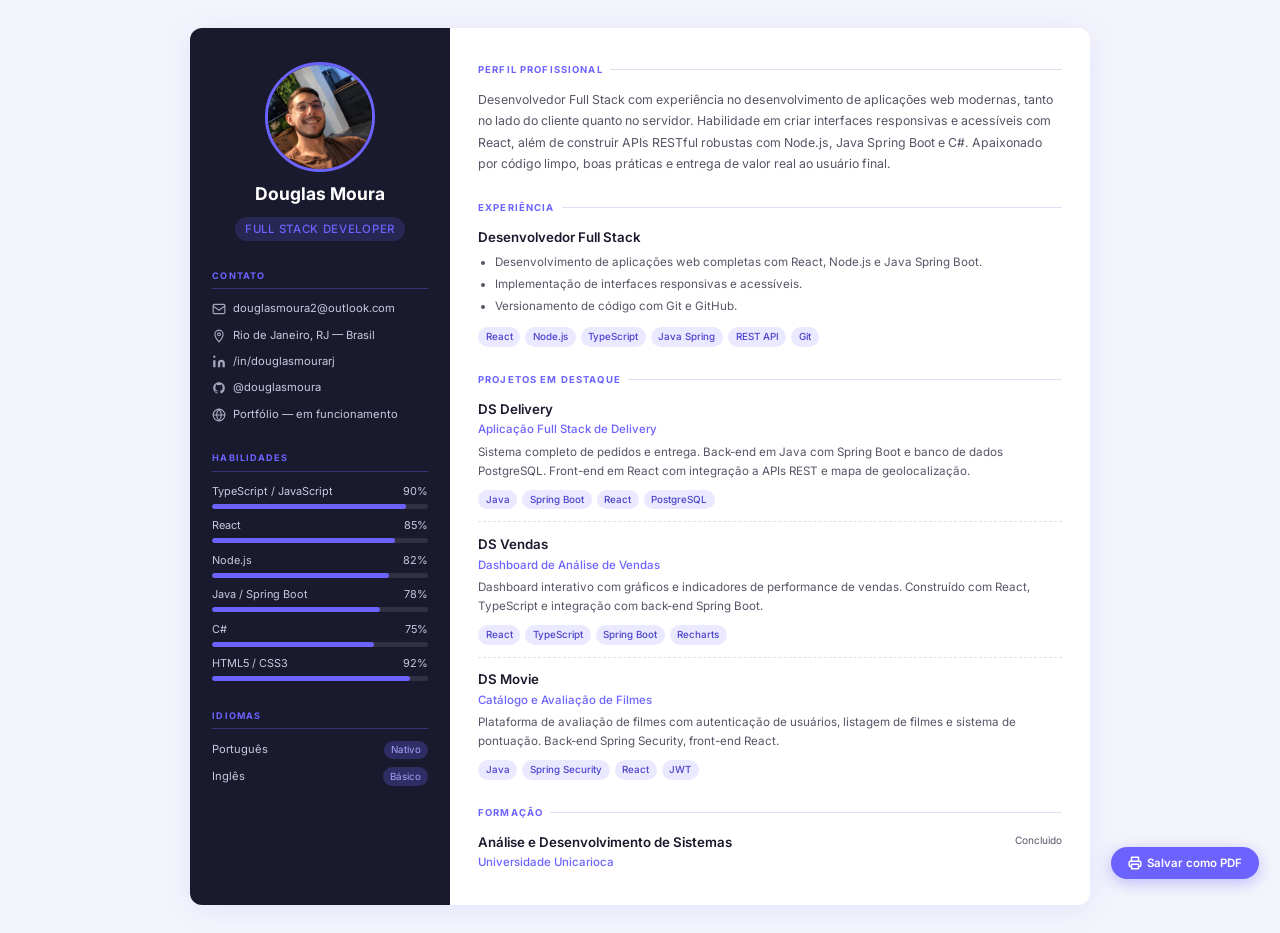
==== public/document/curriculo.html @ 60f01dc4 "Portfolio profissional responsivo para mobile" ====
<!DOCTYPE html>
<html lang="pt-BR">
<head>
  <meta charset="UTF-8" />
  <meta http-equiv="Content-Language" content="pt-BR" />
  <meta name="language" content="pt-BR" />
  <meta name="viewport" content="width=device-width, initial-scale=1.0" />
  <title>Currículo — Douglas Moura</title>
  <link rel="preconnect" href="https://fonts.googleapis.com" />
  <link rel="preconnect" href="https://fonts.gstatic.com" crossorigin />
  <link href="https://fonts.googleapis.com/css2?family=Inter:wght@300;400;500;600;700&display=swap" rel="stylesheet" />
  <style>
    /* ── Reset ── */
    *, *::before, *::after { box-sizing: border-box; margin: 0; padding: 0; }

    /* ── Variables ── */
    :root {
      --accent:     #6c63ff;
      --accent-dk:  #4b43cc;
      --text:       #1a1a2e;
      --muted:      #555566;
      --border:     #dde0ee;
      --bg:         #f4f5fb;
      --white:      #ffffff;
      --sidebar:    #1a1a2e;
      --sidebar-2:  #24244a;
      --tag-bg:     #ebe9ff;
      --tag-color:  #4b43cc;
      font-size: 14px;
    }

    /* ── Base ── */
    body {
      font-family: 'Inter', sans-serif;
      background: var(--bg);
      color: var(--text);
      line-height: 1.6;
      -webkit-print-color-adjust: exact;
      print-color-adjust: exact;
    }

    /* ── Page wrapper ── */
    .page {
      max-width: 900px;
      margin: 2rem auto;
      background: var(--white);
      box-shadow: 0 4px 32px rgba(108,99,255,.12);
      border-radius: 12px;
      overflow: hidden;
      display: grid;
      grid-template-columns: 260px 1fr;
    }

    /* ═══════════════════════════════
       SIDEBAR (left column)
    ═══════════════════════════════ */
    .sidebar {
      background: var(--sidebar);
      color: #e8e8f4;
      padding: 2.4rem 1.6rem;
      display: flex;
      flex-direction: column;
      gap: 2rem;
    }

    /* Avatar */
    .avatar-wrap {
      display: flex;
      flex-direction: column;
      align-items: center;
      text-align: center;
      gap: .8rem;
    }
    .avatar {
      width: 110px;
      height: 110px;
      border-radius: 50%;
      object-fit: cover;
      border: 3px solid var(--accent);
      background: var(--sidebar-2);
    }
    .name {
      font-size: 1.25rem;
      font-weight: 700;
      color: #fff;
      line-height: 1.3;
    }
    .role {
      font-size: .82rem;
      font-weight: 500;
      letter-spacing: .06em;
      text-transform: uppercase;
      color: var(--accent);
      background: rgba(108,99,255,.18);
      padding: .2rem .7rem;
      border-radius: 20px;
      display: inline-block;
    }

    /* Sidebar sections */
    .s-section { display: flex; flex-direction: column; gap: .6rem; }
    .s-title {
      font-size: .65rem;
      font-weight: 700;
      letter-spacing: .12em;
      text-transform: uppercase;
      color: var(--accent);
      border-bottom: 1px solid rgba(108,99,255,.35);
      padding-bottom: .35rem;
      margin-bottom: .2rem;
    }

    /* Contact items */
    .contact-item {
      display: flex;
      align-items: flex-start;
      gap: .5rem;
      font-size: .8rem;
      color: #c8c8e0;
      word-break: break-word;
    }
    .contact-item svg { flex-shrink: 0; margin-top: 2px; opacity: .8; }
    .contact-item a { color: #c8c8e0; text-decoration: none; }
    .contact-item a:hover { color: var(--accent); }

    /* Skills bar */
    .skill-item { display: flex; flex-direction: column; gap: .25rem; }
    .skill-label {
      display: flex;
      justify-content: space-between;
      font-size: .78rem;
      color: #c8c8e0;
    }
    .skill-bar {
      height: 5px;
      background: rgba(255,255,255,.1);
      border-radius: 3px;
      overflow: hidden;
    }
    .skill-fill {
      height: 100%;
      background: var(--accent);
      border-radius: 3px;
    }

    /* Lang pills */
    .lang-item {
      display: flex;
      justify-content: space-between;
      align-items: center;
      font-size: .8rem;
      color: #c8c8e0;
    }
    .lang-level {
      font-size: .7rem;
      background: rgba(108,99,255,.25);
      color: #a8a0ff;
      padding: .1rem .5rem;
      border-radius: 10px;
    }

    /* ═══════════════════════════════
       MAIN (right column)
    ═══════════════════════════════ */
    .main {
      padding: 2.4rem 2rem;
      display: flex;
      flex-direction: column;
      gap: 1.8rem;
    }

    /* Section titles */
    .m-section { display: flex; flex-direction: column; gap: .85rem; }
    .m-title {
      font-size: .68rem;
      font-weight: 700;
      letter-spacing: .12em;
      text-transform: uppercase;
      color: var(--accent);
      display: flex;
      align-items: center;
      gap: .5rem;
    }
    .m-title::after {
      content: '';
      flex: 1;
      height: 1px;
      background: var(--border);
    }

    /* Summary */
    .summary-text {
      font-size: .88rem;
      color: var(--muted);
      line-height: 1.75;
    }

    /* Experience / Education card */
    .card { display: flex; flex-direction: column; gap: .3rem; }
    .card-header {
      display: flex;
      justify-content: space-between;
      align-items: flex-start;
      gap: .5rem;
    }
    .card-title { font-size: .95rem; font-weight: 600; color: var(--text); }
    .card-company { font-size: .82rem; font-weight: 500; color: var(--accent); }
    .card-date {
      font-size: .72rem;
      color: var(--muted);
      white-space: nowrap;
      flex-shrink: 0;
    }
    .card-desc {
      font-size: .83rem;
      color: var(--muted);
      line-height: 1.65;
    }
    .card-desc ul { padding-left: 1.2rem; }
    .card-desc li { margin-bottom: .2rem; }

    /* Tags */
    .tags { display: flex; flex-wrap: wrap; gap: .35rem; margin-top: .3rem; }
    .tag {
      font-size: .7rem;
      font-weight: 500;
      background: var(--tag-bg);
      color: var(--tag-color);
      padding: .15rem .55rem;
      border-radius: 20px;
    }

    /* Divider between cards */
    .card + .card { padding-top: .85rem; border-top: 1px dashed var(--border); }

    /* Print button */
    .print-btn {
      position: fixed;
      bottom: 1.5rem;
      right: 1.5rem;
      background: var(--accent);
      color: #fff;
      border: none;
      padding: .65rem 1.2rem;
      border-radius: 30px;
      font-family: inherit;
      font-size: .82rem;
      font-weight: 600;
      cursor: pointer;
      box-shadow: 0 4px 16px rgba(108,99,255,.4);
      display: flex;
      align-items: center;
      gap: .4rem;
      transition: background .2s;
      z-index: 100;
    }
    .print-btn:hover { background: var(--accent-dk); }

    /* ── Print styles ── */
    @media print {
      body { background: #fff; }
      .page {
        margin: 0;
        box-shadow: none;
        border-radius: 0;
        max-width: 100%;
      }
      .print-btn { display: none; }
    }

    /* ── Responsive (screen only, for narrow viewports) ── */
    @media screen and (max-width: 640px) {
      .page {
        grid-template-columns: 1fr;
        margin: 0;
        border-radius: 0;
      }
      .sidebar { padding: 2rem 1.4rem; }
      .main { padding: 1.8rem 1.4rem; }
    }
  </style>
</head>
<body>

  <div class="page">

    <!-- ════ SIDEBAR ════ -->
    <aside class="sidebar">

      <!-- Avatar + name -->
      <div class="avatar-wrap">
        <img
          class="avatar"
          src="../../img/photo-profile.jpg"
          alt="Foto de Douglas Moura"
          onerror="this.style.display='none'"
        />
        <div class="name">Douglas Moura</div>
        <span class="role">Full Stack Developer</span>
      </div>

      <!-- Contato -->
      <div class="s-section">
        <div class="s-title">Contato</div>

        <div class="contact-item">
          <!-- email -->
          <svg width="14" height="14" viewBox="0 0 24 24" fill="none" stroke="currentColor" stroke-width="2" stroke-linecap="round" stroke-linejoin="round"><rect x="2" y="4" width="20" height="16" rx="2"/><path d="M2 7l10 7 10-7"/></svg>
          <a href="mailto:douglasmoura2@outlook.com">douglasmoura2@outlook.com</a>
        </div>

        <div class="contact-item">
          <!-- location -->
          <svg width="14" height="14" viewBox="0 0 24 24" fill="none" stroke="currentColor" stroke-width="2" stroke-linecap="round" stroke-linejoin="round"><path d="M12 2C8.13 2 5 5.13 5 9c0 5.25 7 13 7 13s7-7.75 7-13c0-3.87-3.13-7-7-7z"/><circle cx="12" cy="9" r="2.5"/></svg>
          Rio de Janeiro, RJ — Brasil
        </div>

        <div class="contact-item">
          <!-- linkedin -->
          <svg width="14" height="14" viewBox="0 0 24 24" fill="currentColor"><path d="M16 8a6 6 0 016 6v7h-4v-7a2 2 0 00-2-2 2 2 0 00-2 2v7h-4v-7a6 6 0 016-6zM2 9h4v12H2zm2-4a2 2 0 100-4 2 2 0 000 4z"/></svg>
          <a href="https://linkedin.com/in/douglasmourarj" target="_blank">/in/douglasmourarj</a>
        </div>

        <div class="contact-item">
          <!-- github -->
          <svg width="14" height="14" viewBox="0 0 24 24" fill="currentColor"><path d="M12 2C6.48 2 2 6.48 2 12c0 4.42 2.87 8.17 6.84 9.49.5.09.68-.22.68-.48 0-.24-.01-.87-.01-1.71-2.78.6-3.37-1.34-3.37-1.34-.45-1.16-1.11-1.47-1.11-1.47-.91-.62.07-.61.07-.61 1.01.07 1.54 1.04 1.54 1.04.89 1.53 2.34 1.09 2.91.83.09-.65.35-1.09.63-1.34-2.22-.25-4.56-1.11-4.56-4.94 0-1.09.39-1.98 1.03-2.68-.1-.25-.45-1.27.1-2.65 0 0 .84-.27 2.75 1.02A9.56 9.56 0 0112 6.8c.85.004 1.7.115 2.5.337 1.91-1.29 2.75-1.02 2.75-1.02.55 1.38.2 2.4.1 2.65.64.7 1.03 1.59 1.03 2.68 0 3.84-2.34 4.69-4.57 4.93.36.31.68.92.68 1.85 0 1.34-.01 2.41-.01 2.74 0 .27.18.58.69.48A10.01 10.01 0 0022 12c0-5.52-4.48-10-10-10z"/></svg>
          <a href="https://github.com/douglasmoura" target="_blank">@douglasmoura</a>
        </div>

        <div class="contact-item">
          <!-- portfolio -->
          <svg width="14" height="14" viewBox="0 0 24 24" fill="none" stroke="currentColor" stroke-width="2" stroke-linecap="round" stroke-linejoin="round"><circle cx="12" cy="12" r="10"/><line x1="2" y1="12" x2="22" y2="12"/><path d="M12 2a15.3 15.3 0 014 10 15.3 15.3 0 01-4 10 15.3 15.3 0 01-4-10 15.3 15.3 0 014-10z"/></svg>
          <a href="https://github.com/douglasmoura/portfolio" target="_blank">Portfólio — em funcionamento</a>
        </div>
      </div>

      <!-- Habilidades técnicas -->
      <div class="s-section">
        <div class="s-title">Habilidades</div>

        <div class="skill-item">
          <div class="skill-label"><span>TypeScript / JavaScript</span><span>90%</span></div>
          <div class="skill-bar"><div class="skill-fill" style="width:90%"></div></div>
        </div>
        <div class="skill-item">
          <div class="skill-label"><span>React</span><span>85%</span></div>
          <div class="skill-bar"><div class="skill-fill" style="width:85%"></div></div>
        </div>
        <div class="skill-item">
          <div class="skill-label"><span>Node.js</span><span>82%</span></div>
          <div class="skill-bar"><div class="skill-fill" style="width:82%"></div></div>
        </div>
        <div class="skill-item">
          <div class="skill-label"><span>Java / Spring Boot</span><span>78%</span></div>
          <div class="skill-bar"><div class="skill-fill" style="width:78%"></div></div>
        </div>
        <div class="skill-item">
          <div class="skill-label"><span>C#</span><span>75%</span></div>
          <div class="skill-bar"><div class="skill-fill" style="width:75%"></div></div>
        </div>
        <div class="skill-item">
          <div class="skill-label"><span>HTML5 / CSS3</span><span>92%</span></div>
          <div class="skill-bar"><div class="skill-fill" style="width:92%"></div></div>
        </div>
      </div>

      <!-- Idiomas -->
      <div class="s-section">
        <div class="s-title">Idiomas</div>
        <div class="lang-item">
          <span>Português</span>
          <span class="lang-level">Nativo</span>
        </div>
        <div class="lang-item">
          <span>Inglês</span>
          <span class="lang-level">Básico</span>
        </div>
      </div>

    </aside><!-- /sidebar -->

    <!-- ════ MAIN ════ -->
    <main class="main">

      <!-- Resumo profissional -->
      <div class="m-section">
        <div class="m-title">Perfil Profissional</div>
        <p class="summary-text">
          Desenvolvedor Full Stack com experiência no desenvolvimento de aplicações web modernas,
          tanto no lado do cliente quanto no servidor. Habilidade em criar interfaces responsivas
          e acessíveis com React, além de construir APIs RESTful robustas com Node.js, Java Spring
          Boot e C#. Apaixonado por código limpo, boas práticas e entrega de valor real ao usuário final.
        </p>
      </div>

      <!-- Experiência -->
      <div class="m-section">
        <div class="m-title">Experiência</div>

        <div class="card">
          <div class="card-header">
            <div>
              <div class="card-title">Desenvolvedor Full Stack</div>
            </div>
          </div>
          <div class="card-desc">
            <ul>
              <li>Desenvolvimento de aplicações web completas com React, Node.js e Java Spring Boot.</li>
              <li>Implementação de interfaces responsivas e acessíveis.</li>
              <li>Versionamento de código com Git e GitHub.</li>
            </ul>
          </div>
          <div class="tags">
            <span class="tag">React</span>
            <span class="tag">Node.js</span>
            <span class="tag">TypeScript</span>
            <span class="tag">Java Spring</span>
            <span class="tag">REST API</span>
            <span class="tag">Git</span>
          </div>
        </div>

      </div>

      <!-- Projetos em destaque -->
      <div class="m-section">
        <div class="m-title">Projetos em Destaque</div>

        <div class="card">
          <div class="card-header">
            <div>
              <div class="card-title">DS Delivery</div>
              <div class="card-company">Aplicação Full Stack de Delivery</div>
            </div>
          </div>
          <div class="card-desc">
            Sistema completo de pedidos e entrega. Back-end em Java com Spring Boot e banco de dados
            PostgreSQL. Front-end em React com integração a APIs REST e mapa de geolocalização.
          </div>
          <div class="tags">
            <span class="tag">Java</span>
            <span class="tag">Spring Boot</span>
            <span class="tag">React</span>
            <span class="tag">PostgreSQL</span>
          </div>
        </div>

        <div class="card">
          <div class="card-header">
            <div>
              <div class="card-title">DS Vendas</div>
              <div class="card-company">Dashboard de Análise de Vendas</div>
            </div>
          </div>
          <div class="card-desc">
            Dashboard interativo com gráficos e indicadores de performance de vendas.
            Construído com React, TypeScript e integração com back-end Spring Boot.
          </div>
          <div class="tags">
            <span class="tag">React</span>
            <span class="tag">TypeScript</span>
            <span class="tag">Spring Boot</span>
            <span class="tag">Recharts</span>
          </div>
        </div>

        <div class="card">
          <div class="card-header">
            <div>
              <div class="card-title">DS Movie</div>
              <div class="card-company">Catálogo e Avaliação de Filmes</div>
            </div>
          </div>
          <div class="card-desc">
            Plataforma de avaliação de filmes com autenticação de usuários, listagem de filmes
            e sistema de pontuação. Back-end Spring Security, front-end React.
          </div>
          <div class="tags">
            <span class="tag">Java</span>
            <span class="tag">Spring Security</span>
            <span class="tag">React</span>
            <span class="tag">JWT</span>
          </div>
        </div>

      </div>

      <!-- Formação -->
      <div class="m-section">
        <div class="m-title">Formação</div>

        <div class="card">
          <div class="card-header">
            <div>
              <div class="card-title">Análise e Desenvolvimento de Sistemas</div>
              <div class="card-company">Universidade Unicarioca</div>
            </div>
            <div class="card-date">Concluido</div>
          </div>
        </div>
      </div>

    </main><!-- /main -->

  </div><!-- /page -->

  <!-- Botão de impressão/PDF -->
  <button class="print-btn" onclick="window.print()">
    <svg width="14" height="14" viewBox="0 0 24 24" fill="none" stroke="currentColor" stroke-width="2.5" stroke-linecap="round" stroke-linejoin="round"><polyline points="6 9 6 2 18 2 18 9"/><path d="M6 18H4a2 2 0 01-2-2v-5a2 2 0 012-2h16a2 2 0 012 2v5a2 2 0 01-2 2h-2"/><rect x="6" y="14" width="12" height="8"/></svg>
    Salvar como PDF
  </button>

</body>
</html>
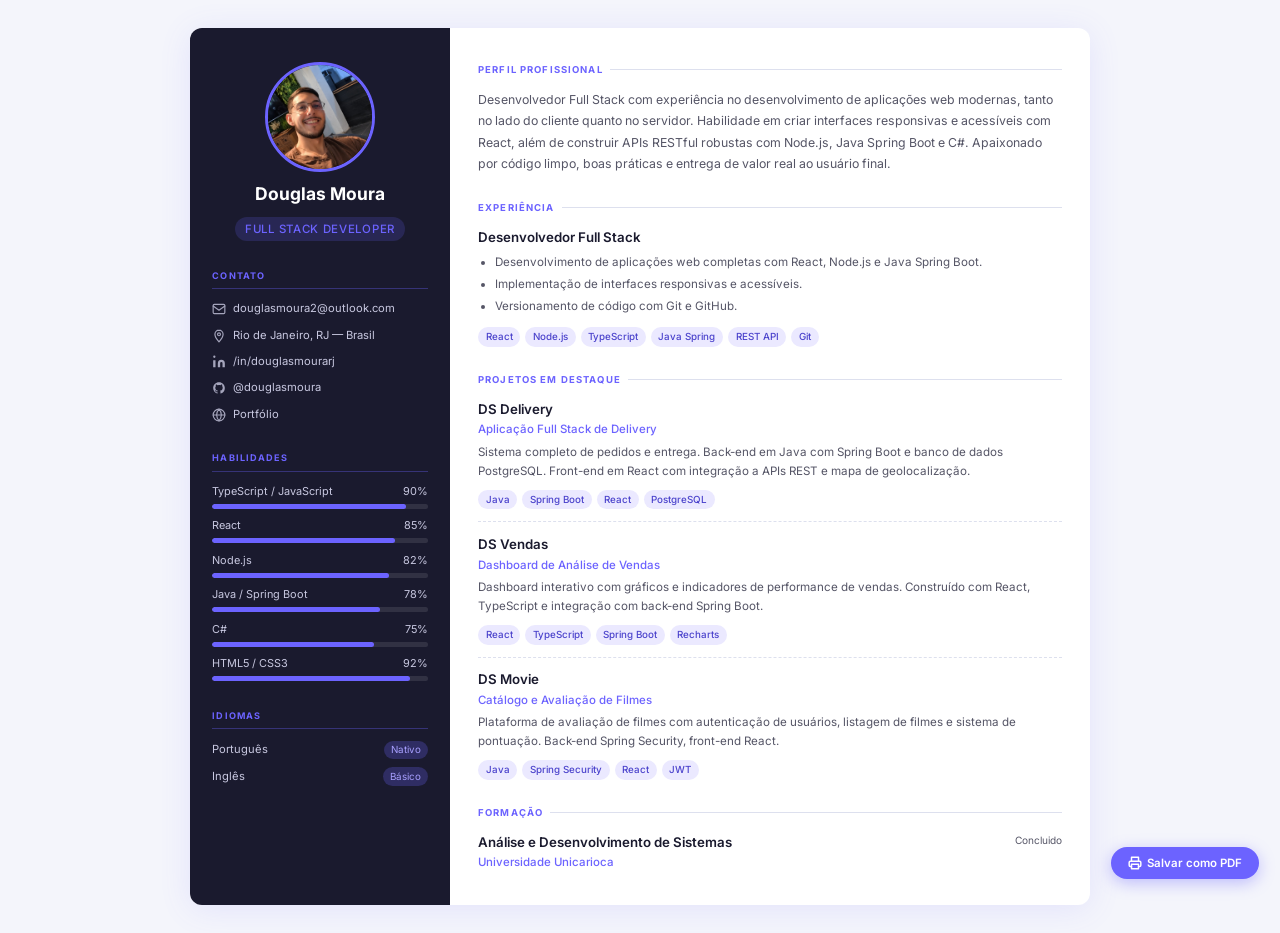
==== commit 60810650: "Atualizando portfólio" ====
--- a/public/document/curriculo.html
+++ b/public/document/curriculo.html
@@ -330,7 +330,7 @@
         <div class="contact-item">
           <!-- portfolio -->
           <svg width="14" height="14" viewBox="0 0 24 24" fill="none" stroke="currentColor" stroke-width="2" stroke-linecap="round" stroke-linejoin="round"><circle cx="12" cy="12" r="10"/><line x1="2" y1="12" x2="22" y2="12"/><path d="M12 2a15.3 15.3 0 014 10 15.3 15.3 0 01-4 10 15.3 15.3 0 01-4-10 15.3 15.3 0 014-10z"/></svg>
-          <a href="https://github.com/douglasmoura/portfolio" target="_blank">Portfólio — em funcionamento</a>
+          <a href="https://douglasmoura.github.io/portfolio" target="_blank">Portfólio</a>
         </div>
       </div>
 
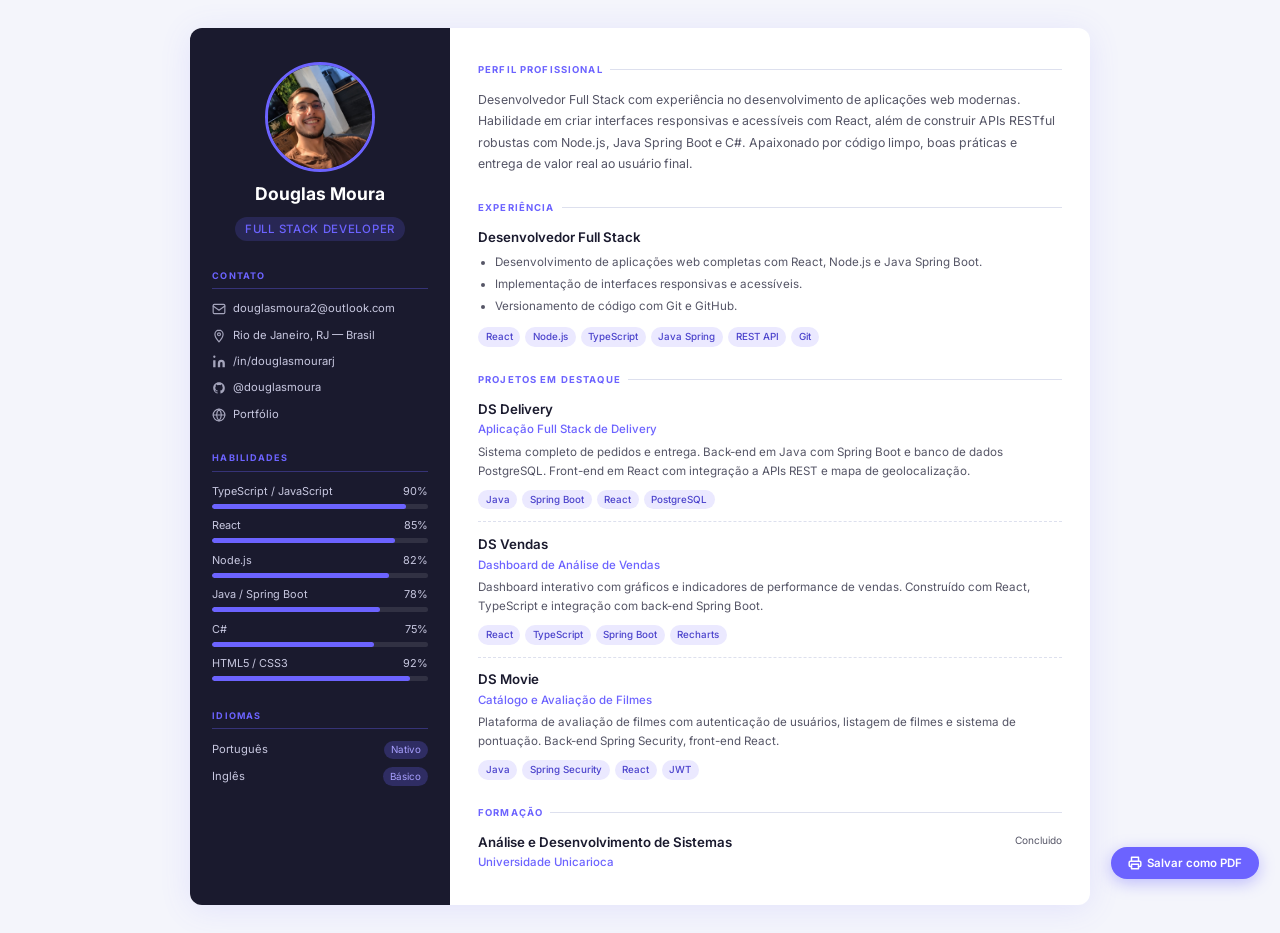
==== commit d7ecc8f1: "Ajustando portfólio" ====
--- a/public/document/curriculo.html
+++ b/public/document/curriculo.html
@@ -386,8 +386,7 @@
       <div class="m-section">
         <div class="m-title">Perfil Profissional</div>
         <p class="summary-text">
-          Desenvolvedor Full Stack com experiência no desenvolvimento de aplicações web modernas,
-          tanto no lado do cliente quanto no servidor. Habilidade em criar interfaces responsivas
+          Desenvolvedor Full Stack com experiência no desenvolvimento de aplicações web modernas. Habilidade em criar interfaces responsivas
           e acessíveis com React, além de construir APIs RESTful robustas com Node.js, Java Spring
           Boot e C#. Apaixonado por código limpo, boas práticas e entrega de valor real ao usuário final.
         </p>
